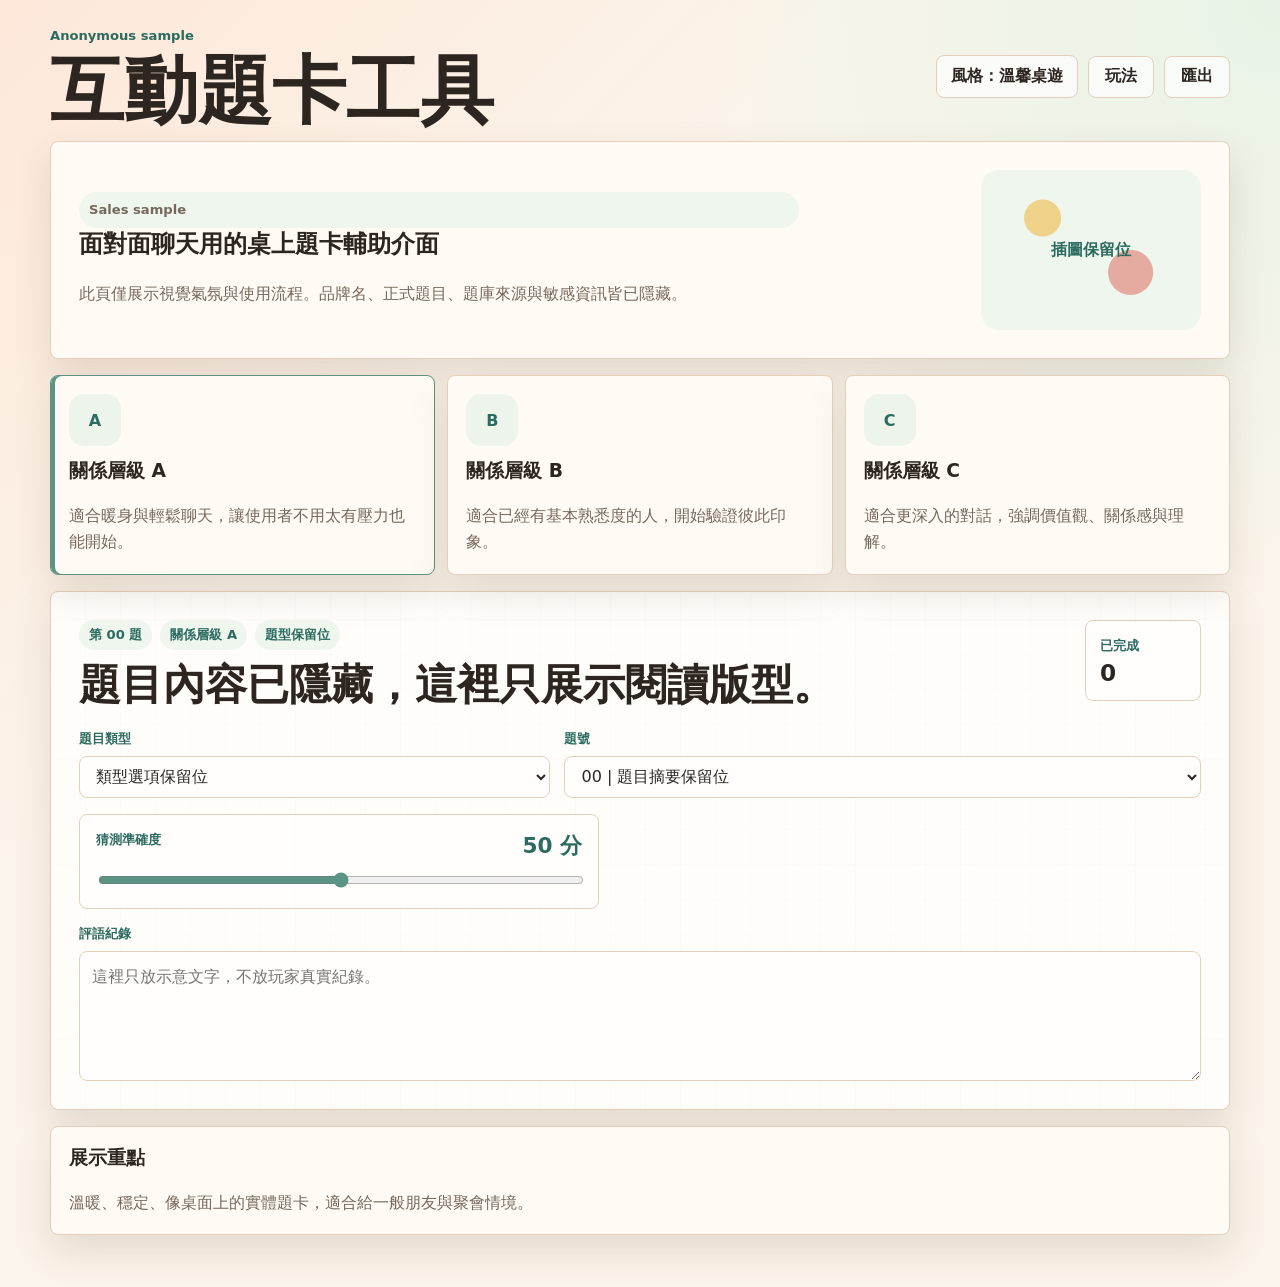
==== samples/index1.html @ 3dbc44e7 "AI-edited: Add anonymous style samples Model: GPT-5  Reasoning: not exposed" ====
<!doctype html>
<html lang="zh-Hant">
  <head>
    <meta charset="utf-8" />
    <meta name="viewport" content="width=device-width, initial-scale=1" />
    <title>Sample 1</title>
    <link rel="stylesheet" href="styles.css" />
  </head>
  <body>
    <main class="sample-shell" aria-label="匿名風格 sample">
      <header class="topbar">
        <div>
          <p class="brand-kicker">Anonymous sample</p>
          <h1>互動題卡工具</h1>
        </div>
        <div class="topbar-actions">
          <span class="style-chip">風格：溫馨桌遊</span>
          <button>玩法</button>
          <button>匯出</button>
        </div>
      </header>

      <section class="hero-card">
        <div>
          <p class="pill">Sales sample</p>
          <h2>面對面聊天用的桌上題卡輔助介面</h2>
          <p>此頁僅展示視覺氣氛與使用流程。品牌名、正式題目、題庫來源與敏感資訊皆已隱藏。</p>
        </div>
        <div class="sample-art">插圖保留位</div>
      </section>

      <section class="mode-grid" aria-label="關係距離 sample">
        <article class="mode-card is-active">
          <div class="icon-tile">A</div>
          <h3>關係層級 A</h3>
          <p>適合暖身與輕鬆聊天，讓使用者不用太有壓力也能開始。</p>
        </article>
        <article class="mode-card">
          <div class="icon-tile">B</div>
          <h3>關係層級 B</h3>
          <p>適合已經有基本熟悉度的人，開始驗證彼此印象。</p>
        </article>
        <article class="mode-card">
          <div class="icon-tile">C</div>
          <h3>關係層級 C</h3>
          <p>適合更深入的對話，強調價值觀、關係感與理解。</p>
        </article>
      </section>

      <section class="play-card">
        <div class="play-head">
          <div>
            <div class="pill-row">
              <span class="pill">第 00 題</span>
              <span class="pill">關係層級 A</span>
              <span class="pill">題型保留位</span>
            </div>
            <h2 class="sample-question">題目內容已隱藏，這裡只展示閱讀版型。</h2>
          </div>
          <div class="progress-box">
            <span class="score-label">已完成</span>
            <strong>0</strong>
          </div>
        </div>

        <div class="control-grid">
          <label>
            <span class="label">題目類型</span>
            <select>
              <option>類型選項保留位</option>
            </select>
          </label>
          <label>
            <span class="label">題號</span>
            <select>
              <option>00 | 題目摘要保留位</option>
            </select>
          </label>
        </div>

        <div class="score-card">
          <div class="score-top">
            <span class="label">猜測準確度</span>
            <strong>50 分</strong>
          </div>
          <input type="range" min="0" max="100" value="50" />
        </div>

        <label>
          <span class="label">評語紀錄</span>
          <textarea placeholder="這裡只放示意文字，不放玩家真實紀錄。"></textarea>
        </label>
      </section>

      <section class="note-card">
        <div>
          <h3>展示重點</h3>
          <p>溫暖、穩定、像桌面上的實體題卡，適合給一般朋友與聚會情境。</p>
        </div>
        <div class="ghost-lines" aria-hidden="true">
          <span></span>
          <span></span>
          <span></span>
        </div>
      </section>
    </main>
  </body>
</html>
---- samples/styles.css ----
:root {
  color-scheme: light;
  --bg: #fbf4ea;
  --surface: #fffaf2;
  --surface-2: #f7eadc;
  --surface-3: #e8f2e8;
  --text: #2d2520;
  --muted: #77685d;
  --line: #e5cfbb;
  --brand: #5b9385;
  --brand-strong: #2c6b60;
  --accent: #d98273;
  --gold: #e8bf56;
  --shadow: 0 16px 38px rgba(94, 66, 43, 0.14);
  --radius: 8px;
  --bg-glow-a: rgba(255, 224, 207, 0.62);
  --bg-glow-b: rgba(226, 243, 229, 0.78);
}

body[data-style="party"] {
  --bg: #f6f7ea;
  --surface: #fffdf4;
  --surface-2: #ffe6d1;
  --surface-3: #e1f2ef;
  --text: #25251f;
  --muted: #6d6257;
  --line: #e4c9a7;
  --brand: #e06f55;
  --brand-strong: #9d402f;
  --accent: #4ba7a0;
  --gold: #efc74e;
  --shadow: 0 16px 38px rgba(130, 82, 32, 0.16);
  --bg-glow-a: rgba(255, 205, 129, 0.58);
  --bg-glow-b: rgba(135, 216, 209, 0.58);
}

body[data-style="date"] {
  --bg: #fff0ef;
  --surface: #fffafa;
  --surface-2: #fde2df;
  --surface-3: #e8f1e5;
  --text: #342322;
  --muted: #7d6261;
  --line: #ecc6c2;
  --brand: #c76772;
  --brand-strong: #8d3d49;
  --accent: #6c9a7a;
  --gold: #e0b85b;
  --shadow: 0 16px 40px rgba(133, 64, 74, 0.16);
  --bg-glow-a: rgba(255, 196, 193, 0.66);
  --bg-glow-b: rgba(215, 238, 213, 0.7);
}

body[data-style="retro"] {
  --bg: #f4ecd9;
  --surface: #fff8e7;
  --surface-2: #ead7ae;
  --surface-3: #dde2c3;
  --text: #2d261c;
  --muted: #6f624d;
  --line: #d5b982;
  --brand: #496c68;
  --brand-strong: #274945;
  --accent: #a66a3f;
  --gold: #c9993f;
  --shadow: 0 16px 38px rgba(80, 56, 28, 0.18);
  --bg-glow-a: rgba(216, 166, 93, 0.44);
  --bg-glow-b: rgba(121, 150, 116, 0.48);
}

* {
  box-sizing: border-box;
}

body {
  margin: 0;
  min-height: 100vh;
  background:
    linear-gradient(135deg, var(--bg-glow-a), transparent 34%),
    radial-gradient(circle at top right, var(--bg-glow-b), transparent 32%),
    var(--bg);
  color: var(--text);
  font-family: "Noto Sans TC", "Microsoft JhengHei", system-ui, sans-serif;
}

button,
select,
textarea,
input {
  font: inherit;
}

.sample-shell {
  width: min(1180px, calc(100% - 48px));
  margin: 0 auto;
  padding: 28px 0 52px;
}

.topbar {
  display: flex;
  justify-content: space-between;
  gap: 18px;
  align-items: center;
  margin-bottom: 16px;
}

.brand-kicker,
.label,
.pill,
.score-label {
  color: var(--brand-strong);
  font-size: 0.82rem;
  font-weight: 800;
  letter-spacing: 0;
}

h1,
h2,
h3,
p {
  margin-top: 0;
}

h1 {
  margin-bottom: 0;
  font-size: clamp(2.4rem, 6vw, 4.6rem);
  line-height: 0.94;
}

.topbar-actions {
  display: flex;
  gap: 10px;
  align-items: center;
}

.style-chip,
button {
  min-height: 42px;
  border: 1px solid var(--line);
  border-radius: var(--radius);
  background: rgba(255, 255, 255, 0.7);
  color: var(--text);
  font-weight: 900;
}

.style-chip {
  padding: 10px 14px;
}

button {
  padding: 0 16px;
}

.hero-card,
.mode-card,
.play-card,
.note-card {
  border: 1px solid var(--line);
  border-radius: var(--radius);
  background: color-mix(in srgb, var(--surface), white 16%);
  box-shadow: var(--shadow);
}

.hero-card {
  display: grid;
  grid-template-columns: minmax(0, 1fr) 220px;
  gap: 24px;
  align-items: center;
  padding: 28px;
  margin-bottom: 16px;
}

.hero-card p {
  max-width: 720px;
  margin-bottom: 0;
  color: var(--muted);
  line-height: 1.8;
}

.sample-art {
  display: grid;
  place-items: center;
  min-height: 160px;
  border-radius: 18px;
  background:
    radial-gradient(circle at 28% 30%, color-mix(in srgb, var(--gold), white 30%) 0 18px, transparent 19px),
    radial-gradient(circle at 68% 64%, color-mix(in srgb, var(--accent), white 32%) 0 22px, transparent 23px),
    color-mix(in srgb, var(--surface-3), white 28%);
  color: var(--brand-strong);
  font-weight: 900;
}

.mode-grid {
  display: grid;
  grid-template-columns: repeat(3, minmax(0, 1fr));
  gap: 12px;
  margin-bottom: 16px;
}

.mode-card {
  min-height: 172px;
  padding: 18px;
}

.mode-card.is-active {
  border-color: var(--brand);
  box-shadow:
    inset 4px 0 0 var(--brand),
    var(--shadow);
}

.icon-tile {
  display: grid;
  place-items: center;
  width: 52px;
  height: 52px;
  margin-bottom: 12px;
  border-radius: 15px;
  background: color-mix(in srgb, var(--surface-3), white 18%);
  color: var(--brand-strong);
  font-weight: 900;
}

.mode-card p,
.note-card p {
  margin-bottom: 0;
  color: var(--muted);
  line-height: 1.65;
}

.play-card {
  padding: 28px;
  background:
    linear-gradient(rgba(255, 255, 255, 0.58), rgba(255, 255, 255, 0.58)),
    repeating-linear-gradient(90deg, transparent 0 34px, color-mix(in srgb, var(--brand), transparent 92%) 34px 35px),
    repeating-linear-gradient(0deg, transparent 0 34px, color-mix(in srgb, var(--accent), transparent 94%) 34px 35px),
    var(--surface);
}

.play-head {
  display: grid;
  grid-template-columns: minmax(0, 1fr) 116px;
  gap: 18px;
  align-items: start;
  margin-bottom: 20px;
}

.pill-row {
  display: flex;
  flex-wrap: wrap;
  gap: 8px;
  margin-bottom: 10px;
}

.pill {
  padding: 6px 10px;
  border-radius: 999px;
  background: color-mix(in srgb, var(--surface-3), white 28%);
}

.sample-question {
  margin-bottom: 0;
  font-size: clamp(1.8rem, 4vw, 2.65rem);
  line-height: 1.18;
}

.progress-box {
  border: 1px solid var(--line);
  border-radius: var(--radius);
  background: rgba(255, 255, 255, 0.72);
  padding: 14px;
}

.progress-box strong {
  display: block;
  margin-top: 4px;
  font-size: 1.45rem;
}

.control-grid {
  display: grid;
  grid-template-columns: 1fr 1.35fr;
  gap: 14px;
  margin-bottom: 16px;
}

label {
  display: grid;
  gap: 8px;
}

select,
textarea {
  width: 100%;
  border: 1px solid var(--line);
  border-radius: var(--radius);
  background: rgba(255, 255, 255, 0.74);
  color: var(--text);
}

select {
  min-height: 42px;
  padding: 0 12px;
}

.score-card {
  max-width: 520px;
  margin-bottom: 16px;
  padding: 16px;
  border: 1px solid var(--line);
  border-radius: var(--radius);
  background: rgba(255, 255, 255, 0.62);
}

.score-top {
  display: flex;
  justify-content: space-between;
  gap: 14px;
  margin-bottom: 10px;
}

.score-top strong {
  color: var(--brand-strong);
  font-size: 1.35rem;
}

input[type="range"] {
  width: 100%;
  accent-color: var(--brand);
}

textarea {
  min-height: 130px;
  padding: 12px;
  resize: vertical;
  line-height: 1.65;
}

.note-card {
  display: grid;
  grid-template-columns: 1fr auto;
  gap: 14px;
  align-items: center;
  margin-top: 16px;
  padding: 18px;
}

.ghost-lines {
  display: grid;
  gap: 8px;
}

.ghost-lines span {
  display: block;
  height: 12px;
  border-radius: 999px;
  background: color-mix(in srgb, var(--line), white 42%);
}

.ghost-lines span:nth-child(2) {
  width: 78%;
}

.ghost-lines span:nth-child(3) {
  width: 54%;
}

@media (max-width: 860px) {
  .hero-card,
  .mode-grid,
  .play-head,
  .control-grid,
  .note-card {
    grid-template-columns: 1fr;
  }

  .topbar {
    align-items: flex-start;
    flex-direction: column;
  }

  .topbar-actions {
    flex-wrap: wrap;
  }
}

@media (max-width: 520px) {
  .sample-shell {
    width: min(375px, calc(100% - 18px));
    padding-top: 18px;
  }

  .hero-card,
  .play-card {
    padding: 18px;
  }

  .sample-art {
    min-height: 118px;
  }
}
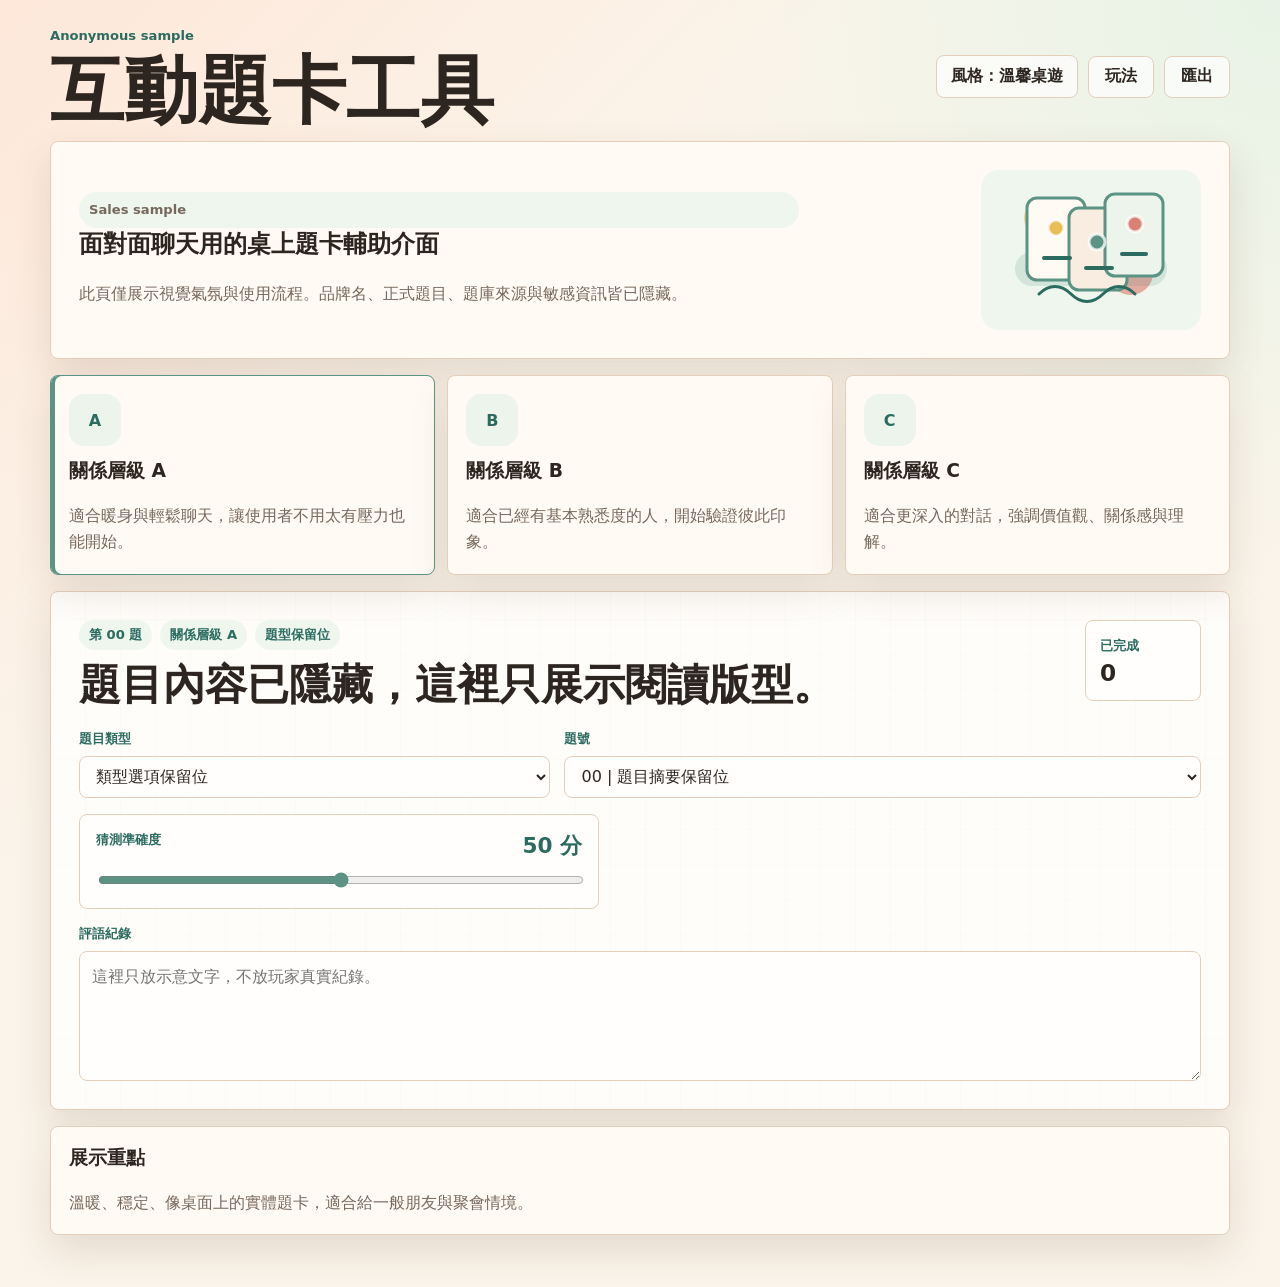
==== commit d5ffd475: "AI-edited: Add illustrations to anonymous samples Model: GPT-5  Reasoning: not exposed" ====
--- a/samples/index1.html
+++ b/samples/index1.html
@@ -26,7 +26,19 @@
           <h2>面對面聊天用的桌上題卡輔助介面</h2>
           <p>此頁僅展示視覺氣氛與使用流程。品牌名、正式題目、題庫來源與敏感資訊皆已隱藏。</p>
         </div>
-        <div class="sample-art">插圖保留位</div>
+        <div class="sample-art" aria-label="溫馨桌卡插圖">
+          <svg class="sample-illustration" viewBox="0 0 220 160" role="img" aria-hidden="true">
+            <rect class="art-shadow" x="34" y="82" width="152" height="34" rx="17" />
+            <rect class="art-card art-card-a" x="46" y="28" width="58" height="82" rx="10" />
+            <rect class="art-card art-card-b" x="88" y="38" width="58" height="82" rx="10" />
+            <rect class="art-card art-card-c" x="124" y="24" width="58" height="82" rx="10" />
+            <circle class="art-dot gold" cx="75" cy="58" r="8" />
+            <circle class="art-dot brand" cx="116" cy="72" r="8" />
+            <circle class="art-dot accent" cx="154" cy="54" r="8" />
+            <path class="art-line" d="M63 88h26M105 98h26M141 84h24" />
+            <path class="art-steam" d="M58 124c10-10 22-10 32 0s22 10 32 0 22-10 32 0" />
+          </svg>
+        </div>
       </section>
 
       <section class="mode-grid" aria-label="關係距離 sample">
--- a/samples/styles.css
+++ b/samples/styles.css
@@ -190,6 +190,131 @@
   font-weight: 900;
 }
 
+.sample-illustration {
+  width: min(100%, 220px);
+  height: auto;
+  overflow: visible;
+}
+
+.art-shadow {
+  fill: color-mix(in srgb, var(--brand), transparent 82%);
+}
+
+.art-card,
+.art-envelope {
+  fill: color-mix(in srgb, var(--surface), white 18%);
+  stroke: var(--brand);
+  stroke-width: 3;
+}
+
+.art-card-b {
+  fill: color-mix(in srgb, var(--surface-2), white 12%);
+}
+
+.art-card-c,
+.art-envelope {
+  fill: color-mix(in srgb, var(--surface-3), white 18%);
+}
+
+.art-retro-back {
+  fill: color-mix(in srgb, var(--surface-2), white 8%);
+  stroke: var(--accent);
+}
+
+.art-retro-front {
+  fill: color-mix(in srgb, var(--surface), white 6%);
+  stroke: var(--brand);
+}
+
+.art-dot,
+.art-balloon,
+.art-seal {
+  stroke: rgba(255, 255, 255, 0.76);
+  stroke-width: 3;
+}
+
+.art-dot.gold,
+.art-balloon.gold {
+  fill: var(--gold);
+}
+
+.art-dot.brand,
+.art-balloon.brand {
+  fill: var(--brand);
+}
+
+.art-dot.accent,
+.art-balloon.accent,
+.art-heart.accent {
+  fill: var(--accent);
+}
+
+.art-line,
+.art-steam,
+.art-streamer,
+.art-string,
+.art-confetti-line,
+.art-envelope-line,
+.art-soft-line,
+.art-seal-mark,
+.art-corner {
+  fill: none;
+  stroke: var(--brand-strong);
+  stroke-linecap: round;
+  stroke-linejoin: round;
+}
+
+.art-line,
+.art-envelope-line {
+  stroke-width: 4;
+}
+
+.art-steam,
+.art-streamer,
+.art-string,
+.art-soft-line {
+  stroke-width: 3;
+}
+
+.art-streamer.accent {
+  stroke: var(--accent);
+}
+
+.art-streamer.brand {
+  stroke: var(--brand);
+}
+
+.art-string {
+  stroke: color-mix(in srgb, var(--muted), transparent 18%);
+}
+
+.art-confetti {
+  fill: var(--gold);
+}
+
+.art-confetti-line {
+  stroke: var(--accent);
+  stroke-width: 4;
+}
+
+.art-heart {
+  stroke: rgba(255, 255, 255, 0.72);
+  stroke-width: 3;
+}
+
+.art-soft-line {
+  stroke: color-mix(in srgb, var(--brand), transparent 42%);
+}
+
+.art-seal {
+  fill: color-mix(in srgb, var(--gold), white 8%);
+}
+
+.art-seal-mark,
+.art-corner {
+  stroke-width: 4;
+}
+
 .mode-grid {
   display: grid;
   grid-template-columns: repeat(3, minmax(0, 1fr));
